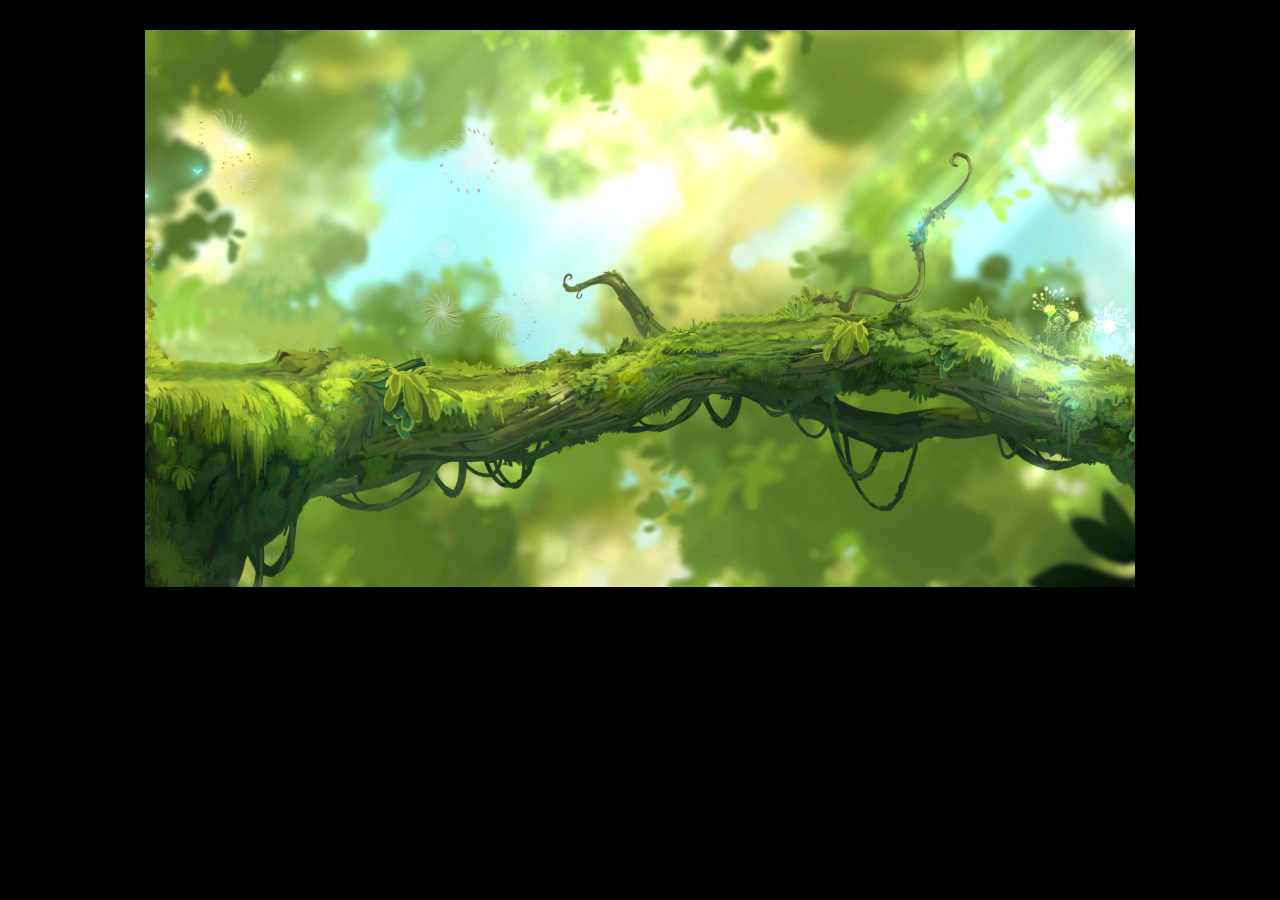
==== stories/docky/index.html @ ab533738 "Merge 7d3cd6b5ebbc8d8673dc4ec50fe0b4dab914d638 into e6782a35d2d16a43f5e92e82fbb731e9cffdc183" ====
<!DOCTYPE HTML>
<html cache="cache.manifest">
<head>
    <meta content="text/html; charset=utf-8" http-equiv="content-type">
    <title>Docky</title>
    <link rel="stylesheet" type="text/css" href="../../css/core/main.css">

    <script type="text/javascript" src="../../js/core/prefixfree.min.js"></script>
    <script type="text/javascript" src="../../js/core/jquery.min.2.0.3.js"></script>
    <script type="text/javascript" src="../../js/core/jquery-ui.min.1.10.3.js"></script>
    <script type="text/javascript" src="../../js/core/jquery.imagesloaded.min.js"></script>
    <script type="text/javascript" src="../../js/core/jquery.easing.1.3.js"></script>
    <script type="text/javascript" src="../../js/core/jstorage.min.js"></script>
    <script type="text/javascript" src="../../js/core/ghost_type.1.2.js"></script>
    <script type="text/javascript" src="../../js/core/lodash.min.1.3.1.js"></script>
    <script type="text/javascript" src="../../js/core/core.js"></script>

</head>
<body>
<div id="window" class="welcomeScreen">
        <div id="optionsForm">
            <h3>Options</h3>
            <p>Bientôt disponibles...</p>
        </div>
        <div id="options"><a></a></div>
        <div id="macaron"></div>
        <div id="start"><a></a></div>
        <div id="valid"><span></span></div>
        <div id="blackout"></div>
</div>

<script type="text/javascript">
    $(document).ready(function(){
        core.initWelcomeScreen();
    });
</script>

</body>
</html>
---- css/core/main.css ----
/* portrait */
@media screen and (orientation:portrait) {
    #orientation{

    }

    #window{display: none}
}





/* landscape */
@media screen and (orientation:landscape) {


    /***************
    FONTS
    ***************/
    @font-face {
        font-family: 'BubblegumSansRegular';
        src: url('../../fonts/BubblegumSans-Regular-webfont.eot');
        src: url('../../fonts/BubblegumSans-Regular-webfont.eot?#iefix') format('embedded-opentype'),
        url('../../fonts/BubblegumSans-Regular-webfont.woff') format('woff'),
        url('../../fonts/BubblegumSans-Regular-webfont.ttf') format('truetype'),
        url('../../fonts/BubblegumSans-Regular-webfont.svg#BubblegumSansRegular') format('svg');
    }

    @font-face {
        font-family: 'boogalooregular';
        src: url('../../fonts/Boogaloo-Regular-webfont.eot');
        src: url('../../fonts/Boogaloo-Regular-webfont.eot?#iefix') format('embedded-opentype'),
        url('../../fonts/Boogaloo-Regular-webfont.woff') format('woff'),
        url('../../fonts/Boogaloo-Regular-webfont.ttf') format('truetype'),
        url('../../fonts/Boogaloo-Regular-webfont.svg#boogalooregular') format('svg');
        font-weight: normal;
        font-style: normal;
    }

    @font-face {
        font-family: "BradyBunchRemastered";
        src: url('../../fonts/BradBunR.eot');
        src: url("../../fonts/BradBunR.eot?") format("eot"),
        url("../../fonts/BradBunR.woff") format("woff"),
        url("../../fonts/BradBunR.ttf") format("truetype"),
        url("../../fonts/BradBunR.svg#BradyBunchRemastered") format("svg");
        font-weight: normal;
        font-style: normal;
    }

    /***************
    ANIMATIONS
    ***************/
    @keyframes spaceboots {
        0% { transform: translate(0px, 0px) ; }
        30% { transform: translate(8px, 0px) ; }
        60% { transform: translate(0px, 0px) ; }
        70% { transform: translate(4px, 0px) ; }
        80% { transform: translate(8px, 0px) ; }
        90% { transform: translate(4px, 0px) ; }
        100% { transform: translate(0px, 0px) ; }
    }

    @keyframes spaceboots2{
        0% { background-position-y: 0px;}
        50% { background-position-y: -10px;}
        100% { background-position-y: 0px;}
    }



    @keyframes nextButton{
        0% { margin-right: 0px;}
        50% { margin-right: -10px;}
        100% { margin-right: 0px;}
    }


    @keyframes rotate {
        from {transform:rotate(0deg);}
        to {  transform:rotate(360deg);}
    }


    @keyframes softBlink {
        from {opacity: 0}
        to {  opacity: 1}
    }

    @keyframes speaking {
        from { background-position: 0 0; }
        to { background-position: 0 -1800px; }
    }



    /***************
    GENERIC
    ***************/

    body{
        background-color: #000;
        font-family: "BubblegumSansRegular", "BradyBunchRemastered";
    }

    #window{
        width: 990px;
        height: 557px;
        margin: 30px auto;
        position:relative;
        overflow: hidden;
    }

    #window.welcomeScreen{
        background-position: top left;
        background-repeat: no-repeat;
        background-size: 100% 100%;
    }

    #blackout{
        width:100%;
        height:100%;
        background-color: #000;
        position: absolute;
    }

    #start, #options{
        width: 0px;
        height: 0px;
        position: absolute;
        border-radius: 160px;
        background-color: rgba(0,0,0,0.7);
        bottom: -320px;
        padding: 160px;
    }
    #start{
        right: -320px;
        cursor: pointer;
    }

    #start a{
        width: 48px;
        height:56px;
        background: url('../../ui/play.png');
        position: absolute;
        top: 67px;
        left: 85px;
        animation-name: spaceboots;
        animation-duration:1s;
        animation-iteration-count:infinite;
        animation-timing-function:linear;
    }
    #options{
        left: -320px;
    }

    #options a{
        cursor: pointer;
        width: 60px;
        height:60px;
        background: url('../../ui/gear.png');
        position: absolute;
        top: 60px;
        left: 198px;
        animation-name: rotate;
        animation-duration:15s;
        animation-iteration-count:infinite;
        animation-timing-function:linear;
    }

    #optionsForm{
        background: rgba(0,0,0,0.7);
        width: 50%;
        height: 80%;
        color: #FFF;
        border-radius: 50px;
        padding: 20px;
        left: -100%;
        top: 5%;
        position: absolute;
        transition: all 700ms;
        transition-timing-function: cubic-bezier(0.68, -0.55, 0.265, 1.55);
        font-size: 150%;
    }

    #optionsForm h3{
        font-size: 180%;
        padding: 0;
        margin: 0;
    }

    #optionsForm.open{
        left: 3%;
    }

    #macaron{
        width: 294px;
        height: 278px;
        position: absolute;
        background: url('../../ui/macaron.png') no-repeat left top;
        left: 348px;
        top: -280px;
    }



    #cache{
        display: none;
    }

    #blackout div.chapter{
        color: #FFF;
        font-size: 200%;
        position: absolute;
        left: 200px;
        top: -40px;

    }
    #blackout div.chapter h3{
        margin: 0;
        padding: 0;
    }
    #blackout div.chapter span{
        color:#808080;
        font-size: 60%;
        opacity: 0;
    }
    #blackout div.chapter span.blink:last-child{
        color:#b0b0b0;
        float:right;
        animation-name: softBlink;
        animation-duration:0.7s;
        animation-iteration-count:infinite;
        animation-direction:alternate;
        animation-timing-function:linear;

        font-family: 'Calibri', Arial;
        font-size: 50%;
    }

    #blackout div.foot{
        background: url('../../ui/footprint.png');
        width:37px;
        height: 46px;
        right: 320px;
        position: absolute;
        display: none;
    }

    #blackout div.flip{
        right: 280px;
        transform: scaleX(-1); /* standard */
        filter: FlipH; /* IE 6/7/8 */
    }


    /***************
    CHARACTERS
    ***************/
    #converse{
        width: 990px;
        height: 557px;
        background-repeat: no-repeat;
        background-size: 101% auto;
        position:absolute;
        overflow: hidden;
        display: none;
    }

    #converse div.leftCharacter, #converse div.rightCharacter{
        width: 260px;
        height: 300px;
        position: absolute;
        bottom: -13px;
        background-repeat: no-repeat;
        background-position: -260px 0;

    }
    #converse div.rightCharacter{
        right: -300px;
    }

    #converse div.leftCharacter.speaking, #converse div.rightCharacter.speaking{
        animation: speaking .6s steps(3) infinite;
    }

    #converse div.leftCharacter{
        left: -300px;
        transform: scaleX(-1); /* standard */
        filter: FlipH; /* IE 6/7/8 */
    }




    /***************
    BUBBLE
    ***************/
    .bubble {
        position: absolute;
        font-size: 18px;
        font-family: Calibri, Tahoma, sans-serif;
        background: black;
        color: white;
        width: 40%;
        float: left;
        border-radius: 15px;
        bottom: 10px;
        left: 28%;
        min-height: 70px;
        opacity: 0.7;
        padding: 15px;
        border: 3px solid black;
        display: none;
    }

    .top{
        margin-top:  -3px;
    }

    .right{
        margin-left:  3px;
    }

    .bottom {
        margin-top:   3px;
    }

    .left{
        margin-left: -3px;
    }

    .bubble-inner {
        padding: 8px;
        text-align: center;
        text-decoration: none;
        display:none;
    }

    .bubble img.next{
        width:15px;
        position:absolute;
        bottom:15px;
        right:15px;
        display: none;
        cursor: pointer;
        animation:  nextButton 1s linear infinite;
    }

    .bubble-arrow {
        position: absolute;
        width: 0;
        height: 0;
        border-color: transparent;
        border-style: solid;
    }

    .top .bubble-arrow {
        border-top-color: black;
        border-width: 20px 51px 0 0;
        bottom: -20px;
        left: 10%;
        margin-left: -10px;
    }
    .left .bubble-arrow {
        border-right-color: black;
        border-width: 0 48px 29px 0;
        left: -48px;
        margin-top: -32px;
        top: 60%;
    }
    .right .bubble-arrow {
        top: 60%;
        right: -48px;
        margin-top: -32px;
        border-width: 0 0 29px 48px;
        border-left-color: black;
    }
    .bottom .bubble-arrow {
        top: -15px;
        left: 50%;
        margin-left: -15px;
        border-width: 0 15px 15px;
        border-bottom-color: black;
    }

    /***************
    ENIGMA
    ***************/
    #introEnigma{
        position: absolute;
        color: white;
        width:100%;
        height:100%;
        background-color: #000;
        display: none;
        z-index: 20;
    }
    #introEnigma>div{
        position:relative;
    }
    #introEnigma span{
        position: absolute;
        display: none;
    }
    #introEnigma h1{
        font-size: 80px;
        padding-top: 200px;
        text-align: center;
    }

    #enigma{
        width: 990px;
        height: 557px;
        position:absolute;
        display:none;
        z-index: 10;
    }

    #enigma div.legend{
        position: absolute;
        width: 100%;
        bottom: -40px;
        text-align: center;
        font-size: 200%;
        color: #FFF;
        z-index: 10;
    }

    #enigma div.breadcrumb{
        position: absolute;
        top: -40px;
        color: #FFF;
        padding: 10px;
    }

    #valid, #help{
        width: 0px;
        height: 0px;
        position: absolute;
        border-radius: 130px;
        background-color: rgba(0,0,0,0.7);
        bottom: -260px;
        padding: 130px;
        cursor: pointer;
        z-index: 11;
    }
    #valid{
        right: -260px;
    }
    #help{
        left: -260px;
    }

    #valid span{
        width: 90px;
        height:80px;
        background: url('../../ui/enigma_sheet.png') no-repeat;
        background-position:  0 -105px;
        position: absolute;
        top: 30px;
        left: 30px;

    }

    #help span{
        width: 70px;
        height:100px;
        background: url('../../ui/enigma_sheet.png') no-repeat;
        background-position:  0 -210px;
        position: absolute;
        top: 32px;
        left: 131px;
    }

    #helpScreen{
        width: 82%;
        height: 60%;
        position: absolute;
        background: rgba(0,0,0,0.9);
        left: 50px;
        top: 40px;
        border-radius: 20px;
        padding: 40px;
        color: #FFF;
        z-index: 30;
        font-size: 250%;
        display: none;
    }

    #helpScreen div{
        margin-top: 20px;
        text-align: center;
    }
    #helpScreen div.accept{
        float: right;
        margin-top: 40px;
        width: 35%;
        font-size: 270%;
        text-align: right;
        cursor: pointer;
    }
    #helpScreen div.accept:hover, #helpScreen div.accept:focus{
        color: green;
    }
    #helpScreen div.deny{
        float: left;
        margin-top: 40px;
        width: 35%;
        font-size: 270%;
        text-align: left;
        cursor: pointer;
    }
    #helpScreen div.deny:hover, #helpScreen div.deny:focus{
        color: red;
    }


    #endEnigma{
        width:100%;
        height:100%;
        background-color: #000;
        position: absolute;
        display: none;
        z-index: 20;
    }

    #endEnigma h1{
        color: #FFF;
        font-size: 260%;
        position: absolute;
        top: 90px;
        left: -200px;
    }

    #endEnigma h2{
        color: #FFF;
        font-size: 200%;
        position: absolute;
        top: 290px;
        left: 301px;
        color: rgba(255,255,255,0.7);
        border-top: 1px solid #fff;
        padding-top: 13px;
        width: 259px;
    }

    #endEnigma span{
        width: 180px;
        height: 98px;
        position: absolute;
        top: 200px;
        background: url('../../ui/nut.png') no-repeat 200px 0;
        left: 200px;
        color: #FFF;
        font-size: 300%;
        padding-top: 40px;
        text-align: right;
        padding-right: 100px;
        animation:  spaceboots2 1s linear infinite;
    }

    #endEnigma div{
        color: #FFF;
        position: absolute;
        top: 247px;
        left: 490px;
        font-size: 240%;
    }

    #finalScore{
        position: absolute;
        left: -400px;
        top: 300px;
        color: #808080;
        font-size: 150%;
        background: url('../../ui/nut.png') no-repeat right 0;
        background-size: 55px;
        padding: 10px 60px 13px 0;
        animation:  spaceboots2 1s linear infinite;
    }
    #finalScore span{
        color: #FFF;
        font-size: 160%;
    }
    #finalScore img{
        margin-bottom: 40px;
        margin-left: 8px;
        width: 60px;
    }
    #blackout div.ender{
        background: url('../../ui/docky.png');
        position: absolute;
        right: 80px;
        width: 260px;
        height: 276px;
        top: 120px;
    }
}
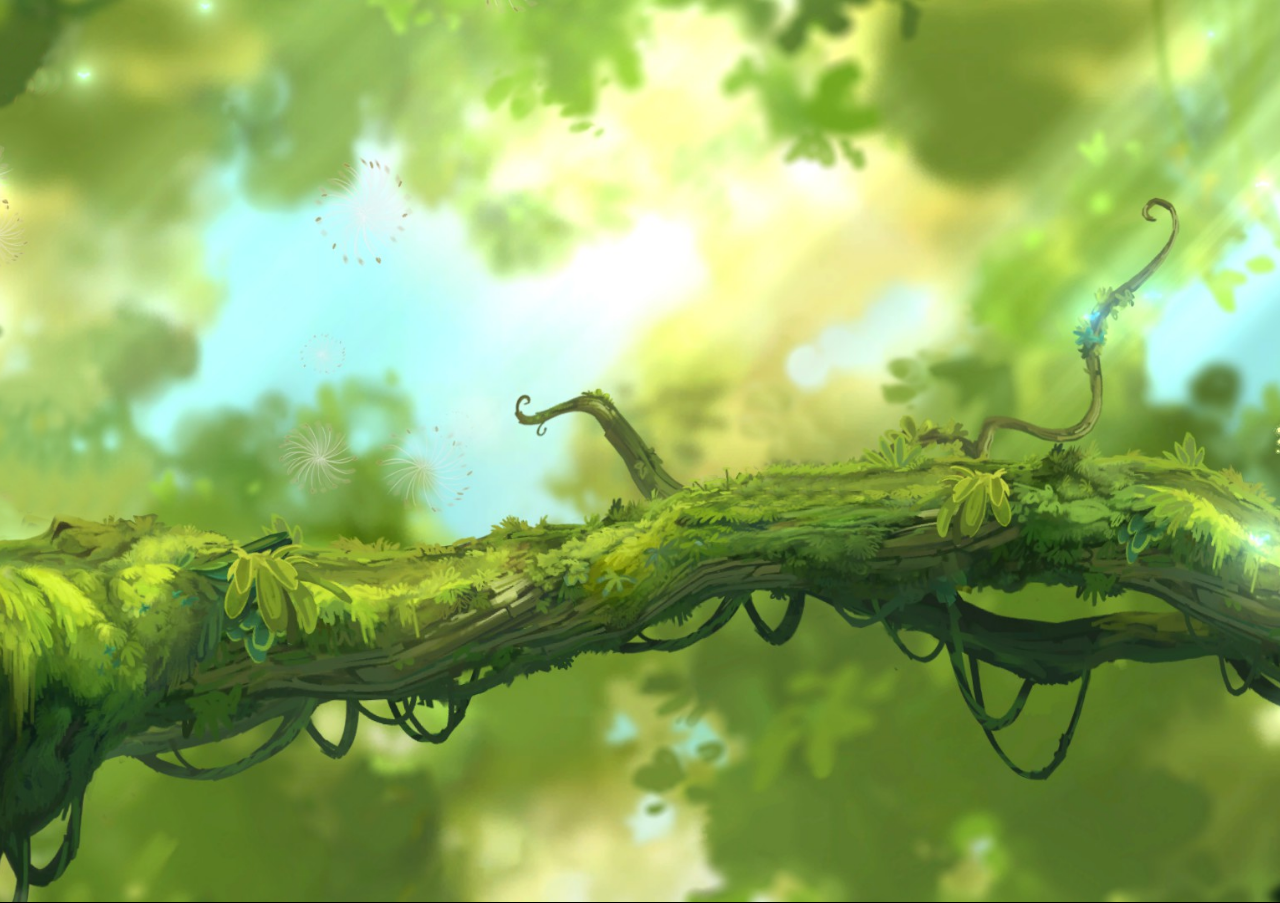
==== commit 1eb34127: "Merge 2dcb0e630732c0ea5e732a3dee7868b5eb4e3536 into 6ea3da594115377fad9937b4094141fb5c828f99" ====
--- a/stories/docky/index.html
+++ b/stories/docky/index.html
@@ -8,6 +8,7 @@
     <script type="text/javascript" src="../../js/core/prefixfree.min.js"></script>
     <script type="text/javascript" src="../../js/core/jquery.min.2.0.3.js"></script>
     <script type="text/javascript" src="../../js/core/jquery-ui.min.1.10.3.js"></script>
+    <script type="text/javascript" src="../../js/core/jquery-ui.touch-punch.min.js"></script>
     <script type="text/javascript" src="../../js/core/jquery.imagesloaded.min.js"></script>
     <script type="text/javascript" src="../../js/core/jquery.easing.1.3.js"></script>
     <script type="text/javascript" src="../../js/core/jstorage.min.js"></script>
@@ -22,10 +23,10 @@
             <h3>Options</h3>
             <p>Bientôt disponibles...</p>
         </div>
-        <div id="options"><a></a></div>
+        <div id="options" class="roundedCorner cornerLeft"><a></a></div>
         <div id="macaron"></div>
-        <div id="start"><a></a></div>
-        <div id="valid"><span></span></div>
+        <div id="start" class="roundedCorner cornerRight"><a></a></div>
+        <div id="valid" class="roundedCorner cornerRight cornerSmall"><span></span></div>
         <div id="blackout"></div>
 </div>
 
--- a/css/core/main.css
+++ b/css/core/main.css
@@ -104,18 +104,15 @@
         font-family: "BubblegumSansRegular", "BradyBunchRemastered";
     }
 
-    #window{
-        width: 990px;
-        height: 557px;
-        margin: 30px auto;
-        position:relative;
+    html, body, #window, #converse, #enigma {
+        height: 100.1%;
+        width: 100%;
+        margin: 0;
+        padding: 0;
         overflow: hidden;
-    }
-
-    #window.welcomeScreen{
-        background-position: top left;
-        background-repeat: no-repeat;
-        background-size: 100% 100%;
+        position: absolute;
+        background-size: cover;
+        background-position: center center;
     }
 
     #blackout{
@@ -125,19 +122,48 @@
         position: absolute;
     }
 
-    #start, #options{
+    .roundedCorner {
         width: 0px;
         height: 0px;
         position: absolute;
         border-radius: 160px;
         background-color: rgba(0,0,0,0.7);
+        background-clip: padding-box;
+        cursor: pointer;
         bottom: -320px;
         padding: 160px;
-    }
-    #start{
+        transition: margin .2s;
+    }
+    .roundedCorner.cornerSmall {
+        padding: 130px;
+        bottom: -260px;
+    }
+
+    .roundedCorner.cornerRight {
         right: -320px;
-        cursor: pointer;
-    }
+    }
+
+    .roundedCorner.cornerRight:hover, .roundedCorner.cornerRight:focus {
+        margin: 0 10px 10px 0;
+    }
+
+    .roundedCorner.cornerLeft {
+        left: -320px;
+    }
+
+    .roundedCorner.cornerLeft:hover, .roundedCorner.cornerLeft:focus {
+        margin: 0 0 10px 10px;
+    }
+
+    .roundedCorner.cornerSmall.cornerRight {
+        right: -260px;
+    }
+
+    .roundedCorner.cornerSmall.cornerLeft {
+        left: -260px;
+    }
+
+    
 
     #start a{
         width: 48px;
@@ -151,12 +177,8 @@
         animation-iteration-count:infinite;
         animation-timing-function:linear;
     }
-    #options{
-        left: -320px;
-    }
 
     #options a{
-        cursor: pointer;
         width: 60px;
         height:60px;
         background: url('../../ui/gear.png');
@@ -174,7 +196,7 @@
         width: 50%;
         height: 80%;
         color: #FFF;
-        border-radius: 50px;
+        border-radius: 30px;
         padding: 20px;
         left: -100%;
         top: 5%;
@@ -199,8 +221,9 @@
         height: 278px;
         position: absolute;
         background: url('../../ui/macaron.png') no-repeat left top;
-        left: 348px;
+        left: 50%;
         top: -280px;
+        margin-left: -147px;
     }
 
 
@@ -213,27 +236,28 @@
         color: #FFF;
         font-size: 200%;
         position: absolute;
-        left: 200px;
-        top: -40px;
-
+        left: 10%;
+        bottom: 105%;
+        height: 100px;
+        width: auto;
     }
     #blackout div.chapter h3{
         margin: 0;
         padding: 0;
     }
     #blackout div.chapter span{
-        color:#808080;
+        color: #808080;
         font-size: 60%;
         opacity: 0;
     }
     #blackout div.chapter span.blink:last-child{
-        color:#b0b0b0;
-        float:right;
+        color: #b0b0b0;
+        float: right;
         animation-name: softBlink;
-        animation-duration:0.7s;
-        animation-iteration-count:infinite;
-        animation-direction:alternate;
-        animation-timing-function:linear;
+        animation-duration: .7s;
+        animation-iteration-count: infinite;
+        animation-direction: alternate;
+        animation-timing-function: linear;
 
         font-family: 'Calibri', Arial;
         font-size: 50%;
@@ -241,7 +265,7 @@
 
     #blackout div.foot{
         background: url('../../ui/footprint.png');
-        width:37px;
+        width: 37px;
         height: 46px;
         right: 320px;
         position: absolute;
@@ -259,12 +283,6 @@
     CHARACTERS
     ***************/
     #converse{
-        width: 990px;
-        height: 557px;
-        background-repeat: no-repeat;
-        background-size: 101% auto;
-        position:absolute;
-        overflow: hidden;
         display: none;
     }
 
@@ -275,7 +293,6 @@
         bottom: -13px;
         background-repeat: no-repeat;
         background-position: -260px 0;
-
     }
     #converse div.rightCharacter{
         right: -300px;
@@ -335,17 +352,17 @@
         padding: 8px;
         text-align: center;
         text-decoration: none;
-        display:none;
+        display: none;
     }
 
     .bubble img.next{
-        width:15px;
-        position:absolute;
-        bottom:15px;
-        right:15px;
+        width: 15px;
+        position: absolute;
+        bottom: 15px;
+        right: 15px;
         display: none;
         cursor: pointer;
-        animation:  nextButton 1s linear infinite;
+        animation: nextButton 1s linear infinite;
     }
 
     .bubble-arrow {
@@ -391,14 +408,19 @@
     #introEnigma{
         position: absolute;
         color: white;
-        width:100%;
-        height:100%;
+        width: 100%;
+        height: 100%;
         background-color: #000;
         display: none;
         z-index: 20;
     }
     #introEnigma>div{
-        position:relative;
+        position: absolute;
+        top: 50%;
+        left: 50%;
+        height: 500px;
+        width: 880px;
+        margin: -250px 0 0 -440px;
     }
     #introEnigma span{
         position: absolute;
@@ -406,14 +428,16 @@
     }
     #introEnigma h1{
         font-size: 80px;
-        padding-top: 200px;
         text-align: center;
+        margin: 0;
+        height: 80px;
+        top: 50%;
+        position: absolute;
+        width: 100%;
+        margin-top: -40px;
     }
 
     #enigma{
-        width: 990px;
-        height: 557px;
-        position:absolute;
         display:none;
         z-index: 10;
     }
@@ -436,14 +460,7 @@
     }
 
     #valid, #help{
-        width: 0px;
-        height: 0px;
-        position: absolute;
-        border-radius: 130px;
-        background-color: rgba(0,0,0,0.7);
-        bottom: -260px;
         padding: 130px;
-        cursor: pointer;
         z-index: 11;
     }
     #valid{
@@ -457,30 +474,30 @@
         width: 90px;
         height:80px;
         background: url('../../ui/enigma_sheet.png') no-repeat;
-        background-position:  0 -105px;
+        background-position: 0 -105px;
         position: absolute;
         top: 30px;
         left: 30px;
-
     }
 
     #help span{
         width: 70px;
         height:100px;
         background: url('../../ui/enigma_sheet.png') no-repeat;
-        background-position:  0 -210px;
+        background-position: 0 -210px;
         position: absolute;
         top: 32px;
         left: 131px;
     }
 
     #helpScreen{
-        width: 82%;
-        height: 60%;
+        width: 640px;
+        height: 210px;
         position: absolute;
         background: rgba(0,0,0,0.9);
-        left: 50px;
-        top: 40px;
+        left: 50%;
+        top: 50%;
+        margin: -155px -360px;
         border-radius: 20px;
         padding: 40px;
         color: #FFF;
@@ -493,24 +510,23 @@
         margin-top: 20px;
         text-align: center;
     }
-    #helpScreen div.accept{
-        float: right;
+    #helpScreen div.accept, #helpScreen div.deny {
         margin-top: 40px;
         width: 35%;
         font-size: 270%;
+        cursor: pointer;
+        transition: color .1s;
+    }
+    #helpScreen div.accept{
+        float: right;
         text-align: right;
-        cursor: pointer;
     }
     #helpScreen div.accept:hover, #helpScreen div.accept:focus{
         color: green;
     }
     #helpScreen div.deny{
         float: left;
-        margin-top: 40px;
-        width: 35%;
-        font-size: 270%;
         text-align: left;
-        cursor: pointer;
     }
     #helpScreen div.deny:hover, #helpScreen div.deny:focus{
         color: red;
@@ -526,20 +542,30 @@
         z-index: 20;
     }
 
+    #endEnigmaContainer{
+        position: absolute;
+        top: 50%;
+        left: 50%;
+        width: 260px;
+        height: 230px;
+        margin: -135px 0 0 -130px;
+    }
+
     #endEnigma h1{
         color: #FFF;
         font-size: 260%;
         position: absolute;
-        top: 90px;
-        left: -200px;
+        top: -30px;
+        left: -1500px;
+        text-align: right;
+        width: 100%;
     }
 
     #endEnigma h2{
         color: #FFF;
         font-size: 200%;
         position: absolute;
-        top: 290px;
-        left: 301px;
+        top: 150px;
         color: rgba(255,255,255,0.7);
         border-top: 1px solid #fff;
         padding-top: 13px;
@@ -550,9 +576,9 @@
         width: 180px;
         height: 98px;
         position: absolute;
-        top: 200px;
+        top: 60px;
         background: url('../../ui/nut.png') no-repeat 200px 0;
-        left: 200px;
+        left: -95px;
         color: #FFF;
         font-size: 300%;
         padding-top: 40px;
@@ -561,12 +587,14 @@
         animation:  spaceboots2 1s linear infinite;
     }
 
-    #endEnigma div{
-        color: #FFF;
-        position: absolute;
-        top: 247px;
-        left: 490px;
+    #endEnigma div.addToScore{
+        color: #FFF;
+        position: absolute;
         font-size: 240%;
+        top: 105px;
+        right: 0;
+        font-size: 240%;
+        text-align: right;
     }
 
     #finalScore{
